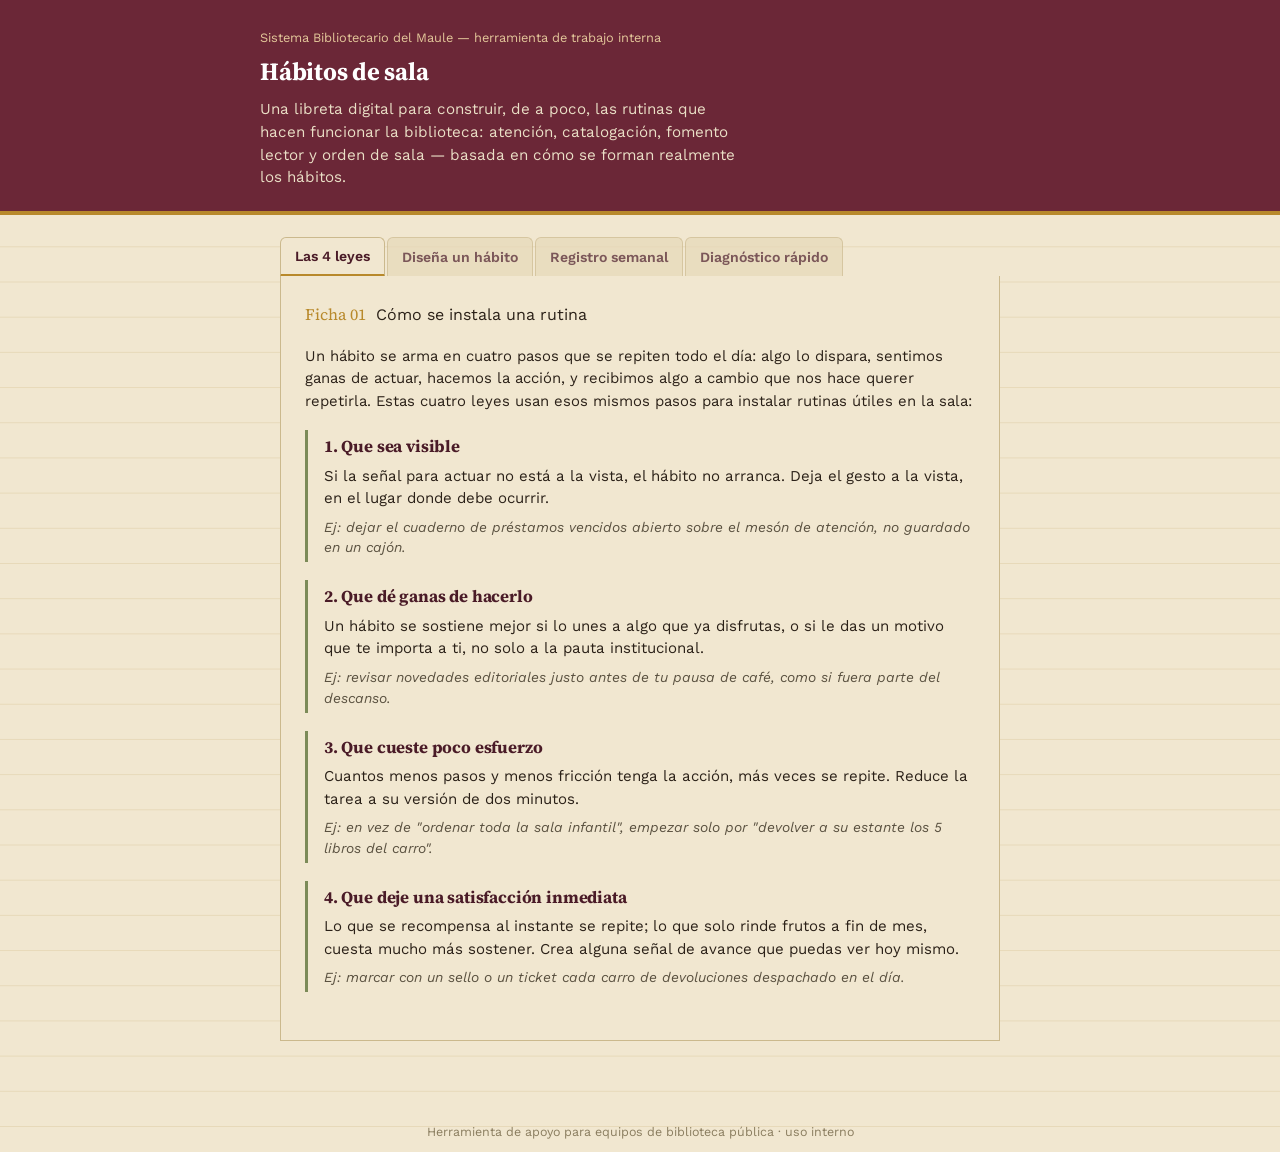
==== archivos/habitos-atomicos-biblioteca.html @ 3cd941f1 "Add files via upload" ====
<!DOCTYPE html>
<html lang="es">
<head>
<meta charset="UTF-8">
<meta name="viewport" content="width=device-width, initial-scale=1, viewport-fit=cover">
<title>Hábitos de Sala — Bibliotecas Públicas del Maule</title>
<link rel="preconnect" href="https://fonts.googleapis.com">
<link href="https://fonts.googleapis.com/css2?family=Source+Serif+4:opsz,wght@8..60,400;8..60,600;8..60,700&family=Work+Sans:wght@400;500;600&display=swap" rel="stylesheet">
<style>
:root{
  --vino:#6B2737; --vino-ink:#4A1B27;
  --papel:#F1E7D0; --papel-alt:#E7D9B9;
  --tinta:#2B2118; --sello:#B8892B;
  --salvia:#7C8B58;
  box-sizing:border-box;
  padding-top:env(safe-area-inset-top,0px);
  padding-bottom:env(safe-area-inset-bottom,0px);
}
*{box-sizing:border-box;}
html{scroll-padding-top:env(safe-area-inset-top,0px); height:100%;}
body{
  height:100%; margin:0; background:var(--papel); color:var(--tinta);
  font-family:'Work Sans',sans-serif; line-height:1.5;
  background-image:
    linear-gradient(var(--papel-alt) 1px, transparent 1px);
  background-size: 100% 2.2em;
}
h1,h2,h3{font-family:'Source Serif 4',serif; margin:0 0 .3em; font-weight:700; letter-spacing:-0.01em;}
.wrap{max-width:760px; margin:0 auto; padding:0 20px 60px;}

header.top{
  background:var(--vino); color:var(--papel);
  padding:calc(28px + env(safe-area-inset-top,0px)) 20px 22px;
  border-bottom:4px solid var(--sello);
}
header.top .wrap{padding:0;}
.kicker{font-size:.8rem; color:#E3C79A; margin-bottom:6px;}
header.top h1{font-size:1.55rem; color:#fff; max-width:520px;}
header.top p{margin:.5em 0 0; max-width:480px; color:#EADFC6; font-size:.95rem;}

nav.tabs{
  display:flex; gap:2px; max-width:760px; margin:22px auto 0; padding:0 20px;
  overflow-x:auto;
}
nav.tabs button{
  font-family:'Work Sans',sans-serif; font-size:.88rem; font-weight:600;
  background:var(--papel-alt); color:var(--vino-ink); border:1px solid #cbb98d;
  border-bottom:none; padding:10px 14px; cursor:pointer; white-space:nowrap;
  border-radius:6px 6px 0 0; opacity:.7;
}
nav.tabs button.active{background:var(--papel); opacity:1; border-bottom:3px solid var(--sello); margin-bottom:-1px;}

.card{
  background:var(--papel); border:1px solid #cbb98d; border-top:none;
  padding:26px 24px 30px; margin-top:0;
}
section.panel{display:none;}
section.panel.active{display:block;}

.index-line{display:flex; align-items:baseline; gap:10px; margin-bottom:18px;}
.index-line .num{font-family:'Source Serif 4',serif; color:var(--sello); font-size:1rem;}

.law{
  border-left:3px solid var(--salvia); padding:4px 0 4px 16px; margin:18px 0;
}
.law h3{font-size:1.05rem; color:var(--vino-ink);}
.law p{margin:.35em 0 0; font-size:.94rem;}
.law .ejemplo{font-size:.87rem; color:#5a5140; margin-top:.5em; font-style:italic;}

label{display:block; font-size:.85rem; font-weight:600; color:var(--vino-ink); margin:14px 0 5px;}
input[type=text], select{
  width:100%; font-family:'Work Sans',sans-serif; font-size:.95rem;
  padding:9px 10px; border:1px solid #b7a678; border-radius:4px; background:#fff;
}
.stack-sentence{
  background:#fff; border:1px dashed #b7a678; border-radius:6px; padding:16px;
  margin-top:16px; font-family:'Source Serif 4',serif; font-size:1.05rem; color:var(--vino-ink);
}
.stack-sentence b{color:var(--vino);}
button.primary{
  margin-top:16px; background:var(--vino); color:#fff; border:none;
  font-family:'Work Sans',sans-serif; font-weight:600; font-size:.9rem;
  padding:11px 18px; border-radius:5px; cursor:pointer;
}
button.primary:hover{background:var(--vino-ink);}
button.ghost{
  background:transparent; border:1px solid var(--vino); color:var(--vino);
  font-weight:600; font-size:.85rem; padding:8px 14px; border-radius:5px; cursor:pointer; margin-top:10px;
}

.saved-list{list-style:none; padding:0; margin:22px 0 0;}
.saved-list li{
  background:#fff; border:1px solid #cbb98d; border-radius:6px;
  padding:12px 14px; margin-bottom:14px;
}
.saved-list .sentence{font-family:'Source Serif 4',serif; color:var(--vino-ink); font-size:.98rem;}
.week{display:flex; gap:6px; margin-top:10px; flex-wrap:wrap;}
.day-btn{
  width:40px; height:40px; border-radius:50%; border:2px solid var(--salvia);
  background:#fff; color:var(--salvia); font-size:.75rem; font-weight:600;
  cursor:pointer; display:flex; align-items:center; justify-content:center;
}
.day-btn.done{background:var(--salvia); color:#fff;}
.streak{font-size:.8rem; color:#5a5140; margin-top:8px;}
.empty{
  border:1px dashed #b7a678; border-radius:6px; padding:20px; text-align:center;
  color:#7a6f56; font-size:.9rem;
}
.remove{float:right; background:none; border:none; color:#a05; font-size:.75rem; cursor:pointer; text-decoration:underline;}

.diag-q{background:#fff; border:1px solid #cbb98d; border-radius:6px; padding:16px; margin-bottom:14px;}
.diag-q p.q{font-weight:600; margin:0 0 10px; font-size:.92rem;}
.diag-q .opts{display:flex; gap:8px; flex-wrap:wrap;}
.diag-q .opts button{
  border:1px solid #b7a678; background:#fff; border-radius:20px; padding:6px 14px;
  font-size:.82rem; cursor:pointer; font-family:'Work Sans',sans-serif;
}
.diag-q .opts button.sel{background:var(--sello); color:#fff; border-color:var(--sello);}
.diag-result{margin-top:18px; padding:16px; border-left:3px solid var(--sello); background:#fff; display:none;}
.diag-result.show{display:block;}
.diag-result h3{font-size:1rem; color:var(--vino-ink);}
.diag-result p{font-size:.9rem;}

footer{text-align:center; font-size:.78rem; color:#8a7d5f; padding:22px 0 10px;}
@media (prefers-reduced-motion: reduce){*{transition:none!important;}}
</style>
</head>
<body>

<header class="top">
  <div class="wrap">
    <div class="kicker">Sistema Bibliotecario del Maule — herramienta de trabajo interna</div>
    <h1>Hábitos de sala</h1>
    <p>Una libreta digital para construir, de a poco, las rutinas que hacen funcionar la biblioteca: atención, catalogación, fomento lector y orden de sala — basada en cómo se forman realmente los hábitos.</p>
  </div>
</header>

<nav class="tabs">
  <button class="tab-btn active" data-tab="inicio">Las 4 leyes</button>
  <button class="tab-btn" data-tab="diseno">Diseña un hábito</button>
  <button class="tab-btn" data-tab="registro">Registro semanal</button>
  <button class="tab-btn" data-tab="diagnostico">Diagnóstico rápido</button>
</nav>

<div class="wrap" style="padding-top:0;">
<div class="card">

  <section class="panel active" id="inicio">
    <div class="index-line"><span class="num">Ficha 01</span><span>Cómo se instala una rutina</span></div>
    <p style="font-size:.93rem;">Un hábito se arma en cuatro pasos que se repiten todo el día: algo lo dispara, sentimos ganas de actuar, hacemos la acción, y recibimos algo a cambio que nos hace querer repetirla. Estas cuatro leyes usan esos mismos pasos para instalar rutinas útiles en la sala:</p>

    <div class="law">
      <h3>1. Que sea visible</h3>
      <p>Si la señal para actuar no está a la vista, el hábito no arranca. Deja el gesto a la vista, en el lugar donde debe ocurrir.</p>
      <div class="ejemplo">Ej: dejar el cuaderno de préstamos vencidos abierto sobre el mesón de atención, no guardado en un cajón.</div>
    </div>
    <div class="law">
      <h3>2. Que dé ganas de hacerlo</h3>
      <p>Un hábito se sostiene mejor si lo unes a algo que ya disfrutas, o si le das un motivo que te importa a ti, no solo a la pauta institucional.</p>
      <div class="ejemplo">Ej: revisar novedades editoriales justo antes de tu pausa de café, como si fuera parte del descanso.</div>
    </div>
    <div class="law">
      <h3>3. Que cueste poco esfuerzo</h3>
      <p>Cuantos menos pasos y menos fricción tenga la acción, más veces se repite. Reduce la tarea a su versión de dos minutos.</p>
      <div class="ejemplo">Ej: en vez de "ordenar toda la sala infantil", empezar solo por "devolver a su estante los 5 libros del carro".</div>
    </div>
    <div class="law">
      <h3>4. Que deje una satisfacción inmediata</h3>
      <p>Lo que se recompensa al instante se repite; lo que solo rinde frutos a fin de mes, cuesta mucho más sostener. Crea alguna señal de avance que puedas ver hoy mismo.</p>
      <div class="ejemplo">Ej: marcar con un sello o un ticket cada carro de devoluciones despachado en el día.</div>
    </div>
  </section>

  <section class="panel" id="diseno">
    <div class="index-line"><span class="num">Ficha 02</span><span>Encadena el hábito nuevo a uno que ya tienes</span></div>
    <p style="font-size:.93rem;">La forma más fácil de instalar una rutina es colgarla de otra que ya haces todos los días sin pensarlo, en vez de intentar acordarte de la nada.</p>

    <label for="actual">Un hábito que ya haces siempre al trabajar</label>
    <input type="text" id="actual" placeholder="Ej: prender el computador de atención al público">

    <label for="nuevo">El hábito nuevo que quieres instalar</label>
    <input type="text" id="nuevo" placeholder="Ej: revisar la lista de reservas del día">

    <label for="lugar">¿Dónde de la biblioteca ocurre?</label>
    <select id="lugar">
      <option>Mesón de atención</option>
      <option>Sala de lectura</option>
      <option>Sección infantil</option>
      <option>Bodega / procesos técnicos</option>
      <option>Oficina / administración</option>
      <option>Extensión y actividades comunitarias</option>
    </select>

    <div class="stack-sentence" id="preview">Después de <b>[hábito actual]</b>, voy a <b>[hábito nuevo]</b> en <b>[lugar]</b>.</div>
    <button class="primary" onclick="guardarHabito()">Guardar este hábito</button>

    <ul class="saved-list" id="listaHabitos"></ul>
  </section>

  <section class="panel" id="registro">
    <div class="index-line"><span class="num">Ficha 03</span><span>Marca los días en que lo cumpliste</span></div>
    <p style="font-size:.93rem;">Cada hábito guardado en "Diseña un hábito" aparece aquí con su semana. Marcar el día apenas lo cumples es, en sí mismo, parte de la recompensa.</p>
    <div id="registroLista"></div>
  </section>

  <section class="panel" id="diagnostico">
    <div class="index-line"><span class="num">Ficha 04</span><span>¿Dónde se está trabando tu hábito?</span></div>
    <p style="font-size:.93rem;">Responde según el hábito que más te cuesta sostener y te diremos cuál de las cuatro leyes conviene reforzar primero.</p>

    <div class="diag-q" data-q="1">
      <p class="q">¿Con qué frecuencia se te olvida directamente hacerlo?</p>
      <div class="opts">
        <button data-v="obvio">Casi siempre se me olvida</button>
        <button data-v="ok">Rara vez se me olvida</button>
      </div>
    </div>
    <div class="diag-q" data-q="2">
      <p class="q">Cuando te acuerdas, ¿te dan ganas de hacerlo o lo postergas?</p>
      <div class="opts">
        <button data-v="atractivo">Lo postergo, no me atrae</button>
        <button data-v="ok">Le entro sin problema</button>
      </div>
    </div>
    <div class="diag-q" data-q="3">
      <p class="q">¿La tarea, tal como está planteada, es rápida o toma varios pasos?</p>
      <div class="opts">
        <button data-v="facil">Toma varios pasos o tiempo</button>
        <button data-v="ok">Es corta y directa</button>
      </div>
    </div>
    <div class="diag-q" data-q="4">
      <p class="q">Después de hacerlo, ¿notas algún resultado o avance visible?</p>
      <div class="opts">
        <button data-v="satisfactorio">No veo ningún avance</button>
        <button data-v="ok">Sí, veo algo concreto</button>
      </div>
    </div>

    <div class="diag-result" id="diagResult">
      <h3 id="diagTitulo"></h3>
      <p id="diagTexto"></p>
    </div>
  </section>

</div>
</div>

<footer>Herramienta de apoyo para equipos de biblioteca pública · uso interno</footer>

<script>
// ---- Tabs ----
document.querySelectorAll('.tab-btn').forEach(btn=>{
  btn.addEventListener('click',()=>{
    document.querySelectorAll('.tab-btn').forEach(b=>b.classList.remove('active'));
    document.querySelectorAll('.panel').forEach(p=>p.classList.remove('active'));
    btn.classList.add('active');
    document.getElementById(btn.dataset.tab).classList.add('active');
    if(btn.dataset.tab==='registro') renderRegistro();
  });
});

// ---- Stack sentence live preview ----
const actual=document.getElementById('actual'), nuevo=document.getElementById('nuevo'), lugar=document.getElementById('lugar'), preview=document.getElementById('preview');
function updatePreview(){
  preview.innerHTML = `Después de <b>${actual.value||'[hábito actual]'}</b>, voy a <b>${nuevo.value||'[hábito nuevo]'}</b> en <b>${lugar.value}</b>.`;
}
[actual,nuevo,lugar].forEach(el=>el.addEventListener('input',updatePreview));
lugar.addEventListener('change',updatePreview);

// ---- Storage ----
function loadHabitos(){
  try{ return JSON.parse(localStorage.getItem('maule_habitos')||'[]'); }catch(e){ return []; }
}
function saveHabitos(list){
  try{ localStorage.setItem('maule_habitos', JSON.stringify(list)); }catch(e){}
}

function guardarHabito(){
  if(!actual.value.trim() || !nuevo.value.trim()) return;
  const list=loadHabitos();
  list.push({
    id: Date.now(),
    actual: actual.value.trim(), nuevo: nuevo.value.trim(), lugar: lugar.value,
    dias: {}
  });
  saveHabitos(list);
  actual.value=''; nuevo.value=''; updatePreview();
  renderLista();
}

function renderLista(){
  const list=loadHabitos();
  const ul=document.getElementById('listaHabitos');
  ul.innerHTML='';
  if(list.length===0){ ul.innerHTML='<div class="empty">Aún no guardas ningún hábito.</div>'; return; }
  list.slice().reverse().forEach(h=>{
    const li=document.createElement('li');
    li.innerHTML = `<button class="remove" onclick="borrarHabito(${h.id})">quitar</button>
      <div class="sentence">Después de <b>${h.actual}</b>, voy a <b>${h.nuevo}</b> en <b>${h.lugar}</b>.</div>`;
    ul.appendChild(li);
  });
}
function borrarHabito(id){
  saveHabitos(loadHabitos().filter(h=>h.id!==id));
  renderLista(); renderRegistro();
}

const dias=['L','M','X','J','V','S','D'];
function renderRegistro(){
  const list=loadHabitos();
  const box=document.getElementById('registroLista');
  box.innerHTML='';
  if(list.length===0){ box.innerHTML='<div class="empty">Guarda primero un hábito en "Diseña un hábito" para poder registrarlo aquí.</div>'; return; }
  list.forEach(h=>{
    const wrap=document.createElement('div');
    wrap.className='saved-list';
    wrap.style.margin='0 0 16px';
    const marcados = Object.values(h.dias).filter(Boolean).length;
    wrap.innerHTML = `<li style="margin:0;">
      <div class="sentence">${h.nuevo} <span style="font-weight:400; color:#7a6f56;">— ${h.lugar}</span></div>
      <div class="week">
        ${dias.map((d,i)=>`<button class="day-btn ${h.dias[i]?'done':''}" data-id="${h.id}" data-day="${i}">${d}</button>`).join('')}
      </div>
      <div class="streak">${marcados} de 7 días marcados esta semana</div>
    </li>`;
    box.appendChild(wrap);
  });
  box.querySelectorAll('.day-btn').forEach(b=>{
    b.addEventListener('click',()=>{
      const list=loadHabitos();
      const h=list.find(x=>x.id==b.dataset.id);
      h.dias[b.dataset.day] = !h.dias[b.dataset.day];
      saveHabitos(list);
      renderRegistro();
    });
  });
}

renderLista();
renderRegistro();

// ---- Diagnóstico ----
const respuestas={};
document.querySelectorAll('.diag-q').forEach(q=>{
  q.querySelectorAll('button').forEach(b=>{
    b.addEventListener('click',()=>{
      q.querySelectorAll('button').forEach(x=>x.classList.remove('sel'));
      b.classList.add('sel');
      respuestas[q.dataset.q]=b.dataset.v;
      if(Object.keys(respuestas).length===4) mostrarDiagnostico();
    });
  });
});
const mensajes={
  obvio:{t:'Refuerza que sea visible', d:'La primera falla es que la señal no está a la vista. Antes de exigirte más disciplina, deja a la vista el objeto, la lista o el cartel que dispara el hábito, justo en el lugar donde debe ocurrir la acción.'},
  atractivo:{t:'Refuerza que dé ganas de hacerlo', d:'Te acuerdas, pero no te provoca. Prueba unir el hábito a algo que ya disfrutas del turno, o hazlo junto a alguien del equipo para que se sienta menos como una obligación aislada.'},
  facil:{t:'Refuerza que cueste poco esfuerzo', d:'La tarea tiene demasiados pasos para un momento de mucho trabajo en sala. Achícala a una versión de dos minutos y deja el resto para cuando ya tomó vuelo.'},
  satisfactorio:{t:'Refuerza que deje una satisfacción inmediata', d:'Lo haces, pero no lo sientes. Crea una señal de avance que puedas ver el mismo día: un check, un sello, una cifra que sube — algo que la sala completa pueda notar.'}
};
function mostrarDiagnostico(){
  const fallas=Object.values(respuestas).filter(v=>v!=='ok');
  const res=document.getElementById('diagResult');
  const tit=document.getElementById('diagTitulo'), txt=document.getElementById('diagTexto');
  if(fallas.length===0){
    tit.textContent='Tu hábito ya está bien afianzado';
    txt.textContent='Ninguna de las cuatro leyes parece estar fallando para esta rutina. Puedes usar esta misma revisión con otro hábito que te cueste más.';
  } else {
    const clave=fallas[0];
    tit.textContent=mensajes[clave].t;
    txt.textContent=mensajes[clave].d;
  }
  res.classList.add('show');
}
</script>
</body>
</html>
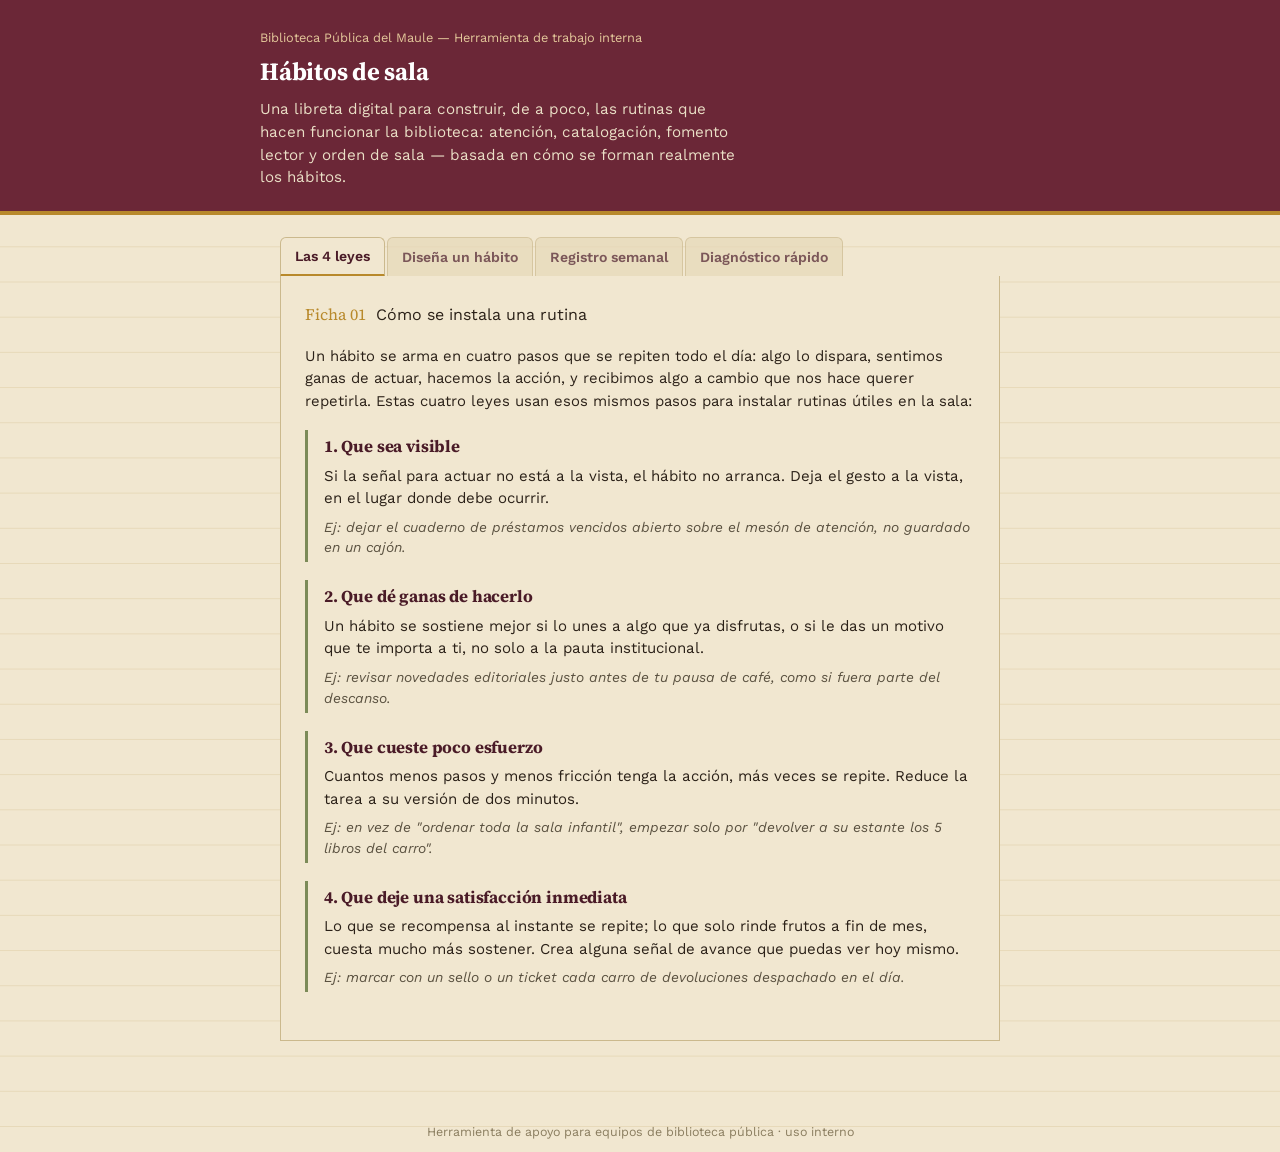
==== commit 1beb49f6: "Update habitos-atomicos-biblioteca.html" ====
--- a/archivos/habitos-atomicos-biblioteca.html
+++ b/archivos/habitos-atomicos-biblioteca.html
@@ -129,7 +129,7 @@
 
 <header class="top">
   <div class="wrap">
-    <div class="kicker">Sistema Bibliotecario del Maule — herramienta de trabajo interna</div>
+    <div class="kicker">Biblioteca Pública del Maule — Herramienta de trabajo interna</div>
     <h1>Hábitos de sala</h1>
     <p>Una libreta digital para construir, de a poco, las rutinas que hacen funcionar la biblioteca: atención, catalogación, fomento lector y orden de sala — basada en cómo se forman realmente los hábitos.</p>
   </div>
